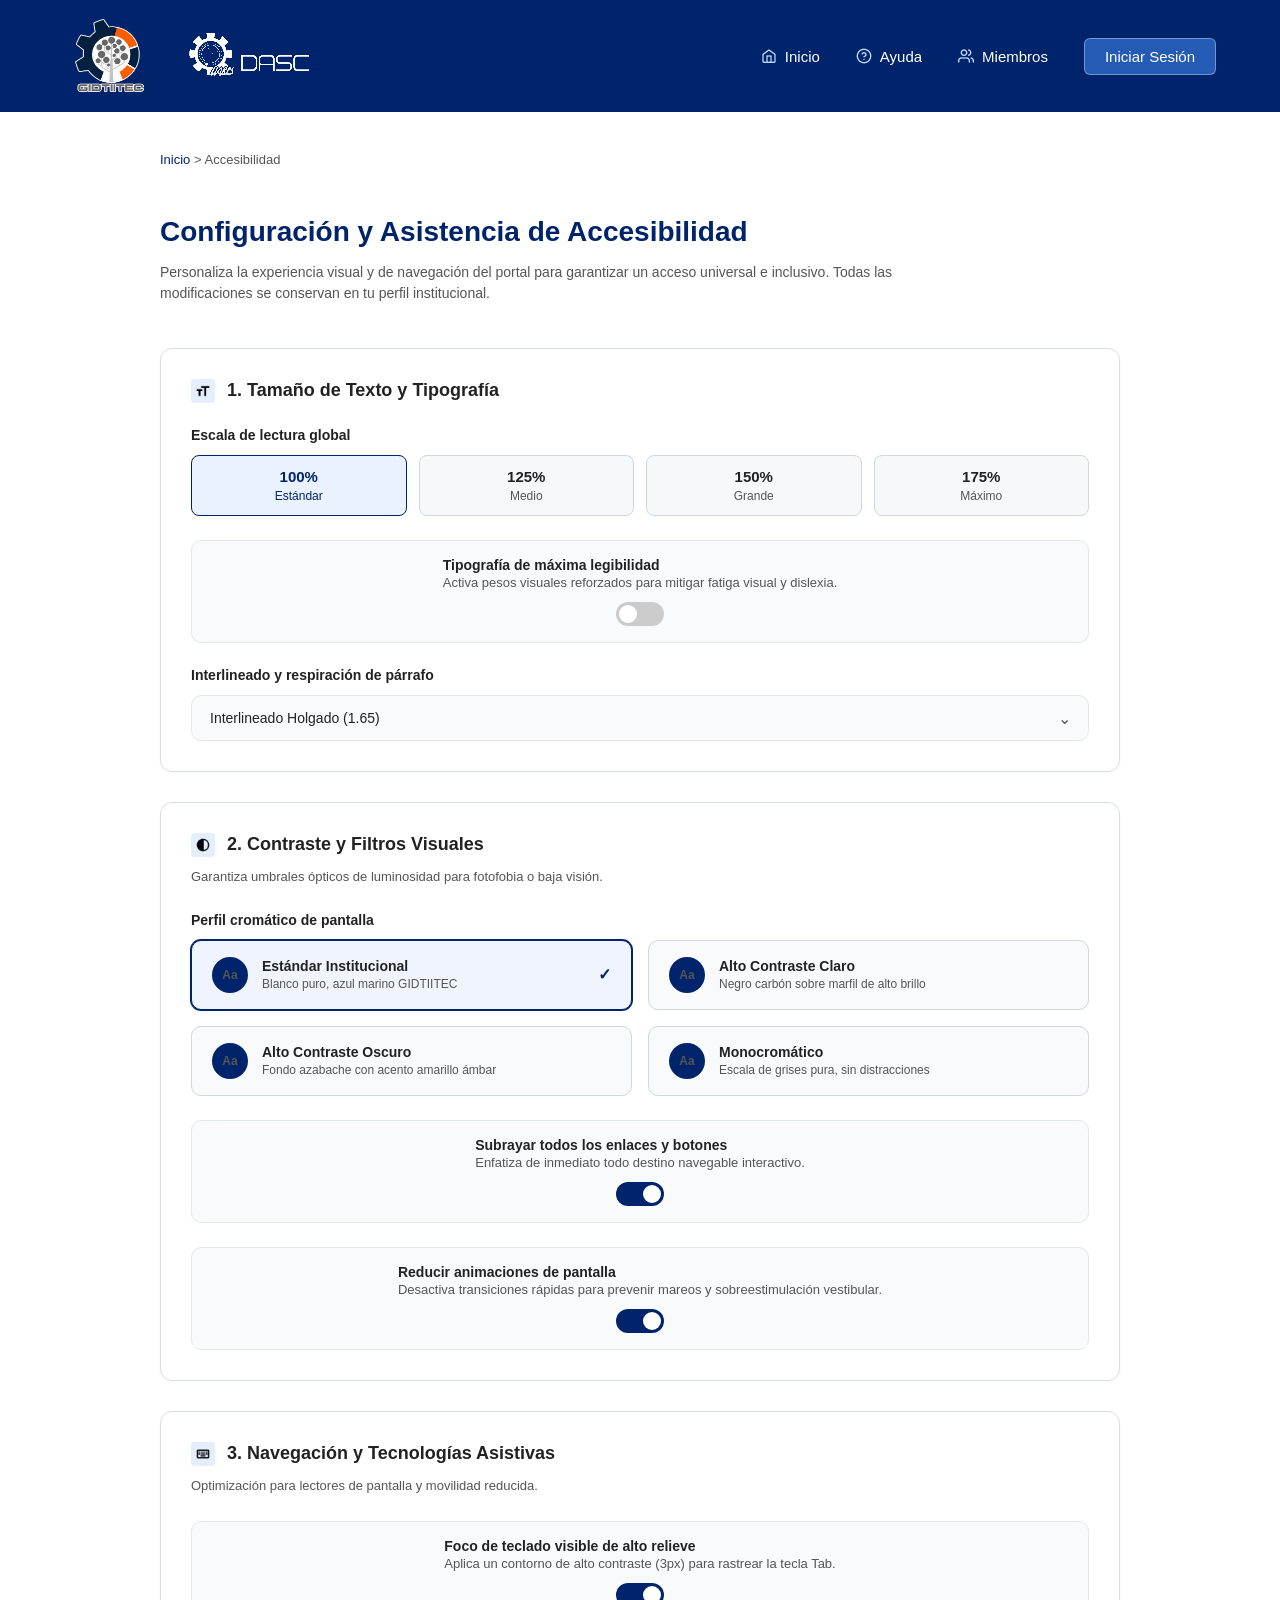
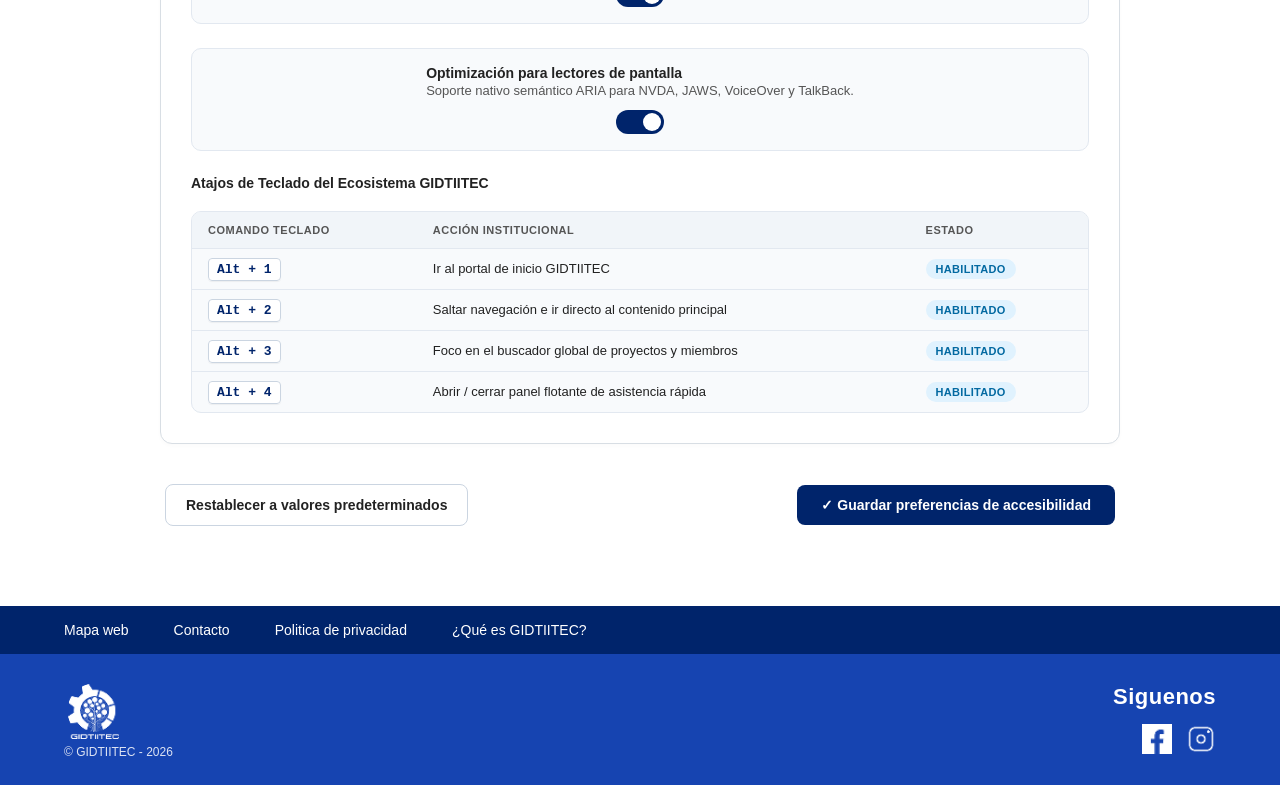
==== pages/accessibility/accesibilidad.html @ 61c17d03 "feat: maquetación completa de la pantalla de configuración de accesibilidad según Figma" ====
<!DOCTYPE html>
<html lang="es">
<head>
    <meta charset="UTF-8">
    <meta name="viewport" content="width=device-width, initial-scale=1.0">
    <title>Configuración y Asistencia de Accesibilidad - GIDTIITEC</title>
    <link rel="stylesheet" href="../../css/global.css">
    <link rel="stylesheet" href="../../css/components.css">
    <link rel="stylesheet" href="../../css/accessibility.css">
    <link rel="stylesheet" href="../../css/pages/accesibilidad.css">
    
</head>
<body>

    <header class="encabezado">
        <div id="logos-header">
            <img src="../../assets/images/logos/GIDTIITEC-logo.webp" alt="Logo de grupo de investigacion en desarrollo de tecnologias inclusivas ">
            <img src="../../assets/images/logos/dasc-logo.png" alt="Logo del departamento académico de sistemas computacionales">
        </div>
        <nav class="navegacion-principal" aria-label="Navegación principal">
            <a href="../../index.html">
                <img src="../../assets/images/iconos/inicio-icono.png" alt="" class="icono-nav"> Inicio
            </a>
            <a href="#">
                <img src="../../assets/images/iconos/ayuda-icono.png" alt="" class="icono-nav"> Ayuda
            </a>
            <a href="#">
                <img src="../../assets/images/iconos/miembros-icono.png" alt="" class="icono-nav"> Miembros
            </a>
            <a href="../../pages/auth/login.html" class="btn-login">Iniciar Sesión</a>
        </nav>
    </header>
   

<main class="pagina-accesibilidad">
        
    <!-- Migas de pan (Breadcrumbs) -->
   <nav class="migas-pan" aria-label="Ruta de navegación">
        <a href="../../index.html">Inicio</a>
        <span aria-hidden="true">&gt;</span>
        <span aria-current="page">Accesibilidad</span>
    </nav>

    <!-- Cabecera de la sección -->
    <header class="encabezado-config">
        <h1>Configuración y Asistencia de Accesibilidad</h1>
        <p>Personaliza la experiencia visual y de navegación del portal para garantizar un acceso universal e inclusivo. Todas las modificaciones se conservan en tu perfil institucional.</p>
    </header>

    <!-- Tarjeta de Configuración 1: Tamaño de Texto y Tipografía -->
    <section class="tarjeta-configuracion">
        <div class="tarjeta-config-header">
            <img src="../../assets/images/iconos/texto-icono.png" alt="" class="icono-seccion">
            <h2>1. Tamaño de Texto y Tipografía</h2>
        </div>

        <div class="config-grupo">
            <span class="config-subtitulo">Escala de lectura global</span>
            <div class="grupo-escalas" role="group" aria-label="Escala de lectura global">
                <button type="button" class="btn-escala activo" aria-pressed="true">
                    <span class="porcentaje">100%</span>
                    <span class="etiqueta-escala">Estándar</span>
                </button>
                <button type="button" class="btn-escala" aria-pressed="false">
                    <span class="porcentaje">125%</span>
                    <span class="etiqueta-escala">Medio</span>
                </button>
                <button type="button" class="btn-escala" aria-pressed="false">
                    <span class="porcentaje">150%</span>
                    <span class="etiqueta-escala">Grande</span>
                </button>
                <button type="button" class="btn-escala" aria-pressed="false">
                    <span class="porcentaje">175%</span>
                    <span class="etiqueta-escala">Máximo</span>
                </button>
            </div>
        </div>

        <div class="config-grupo switch-grupo">
            <div class="switch-info">
                <span class="config-subtitulo">Tipografía de máxima legibilidad</span>
                <p>Activa pesos visuales reforzados para mitigar fatiga visual y dislexia.</p>
            </div>
            <label class="switch" aria-label="Activar tipografía de máxima legibilidad">
                <input type="checkbox">
                <span class="slider round"></span>
            </label>
        </div>

        <div class="config-grupo">
            <label for="select-interlineado" class="config-subtitulo">Interlineado y respiración de párrafo</label>
            <div class="select-personalizado-contenedor">
                <select id="select-interlineado" class="select-interlineado">
                    <option value="1.65" selected>Interlineado Holgado (1.65)</option>
                    <option value="1.2">Interlineado Estándar (1.2)</option>
                    <option value="2.0">Interlineado Amplio (2.0)</option>
                </select>
                <span class="icono-flecha-select">⌄</span>
            </div>
        </div>
    </section>

    <!-- Tarjeta de Configuración 2: Contraste y Filtros Visuales -->
        <section class="tarjeta-configuracion">
            <div class="tarjeta-config-header">
                <img src="../../assets/images/iconos/visualizacion-icono.png" alt="" class="icono-seccion">
                <h2>2. Contraste y Filtros Visuales</h2>
            </div>
            <p class="tarjeta-descripcion">Garantiza umbrales ópticos de luminosidad para fotofobia o baja visión.</p>

            <div class="config-grupo">
                <span class="config-subtitulo">Perfil cromático de pantalla</span>
                <div class="grid-perfiles-cromaticos" role="radiogroup" aria-label="Perfil cromático de pantalla">
                    <button type="button" role="radio" aria-checked="true" class="card-perfil activo">
                        <div class="perfil-info">
                            <span class="badge-letra">Aa</span>
                            <div>
                                <strong>Estándar Institucional</strong>
                                <span>Blanco puro, azul marino GIDTIITEC</span>
                            </div>
                        </div>
                        <span class="icono-check">✓</span>
                    </button>
                    
                    <button type="button" role="radio" aria-checked="false" class="card-perfil">
                        <div class="perfil-info">
                            <span class="badge-letra">Aa</span>
                            <div>
                                <strong>Alto Contraste Claro</strong>
                                <span>Negro carbón sobre marfil de alto brillo</span>
                            </div>
                        </div>
                    </button>

                    <button type="button" role="radio" aria-checked="false" class="card-perfil">
                        <div class="perfil-info">
                            <span class="badge-letra">Aa</span>
                            <div>
                                <strong>Alto Contraste Oscuro</strong>
                                <span>Fondo azabache con acento amarillo ámbar</span>
                            </div>
                        </div>
                    </button>

                    <button type="button" role="radio" aria-checked="false" class="card-perfil">
                        <div class="perfil-info">
                            <span class="badge-letra">Aa</span>
                            <div>
                                <strong>Monocromático</strong>
                                <span>Escala de grises pura, sin distracciones</span>
                            </div>
                        </div>
                    </button>
                </div>
            </div>

            <!-- Toggles de la sección 2 -->
            <div class="config-grupo switch-grupo">
                <div class="switch-info">
                    <span class="config-subtitulo">Subrayar todos los enlaces y botones</span>
                    <p>Enfatiza de inmediato todo destino navegable interactivo.</p>
                </div>
                <label class="switch" aria-label="Subrayar todos los enlaces y botones">
                    <input type="checkbox" checked>
                    <span class="slider round"></span>
                </label>
            </div>

            <div class="config-grupo switch-grupo">
                <div class="switch-info">
                    <span class="config-subtitulo">Reducir animaciones de pantalla</span>
                    <p>Desactiva transiciones rápidas para prevenir mareos y sobreestimulación vestibular.</p>
                </div>
                <label class="switch" aria-label="Reducir animaciones de pantalla">
                    <input type="checkbox" checked>
                    <span class="slider round"></span>
                </label>
            </div>
        </section>

        <!-- Tarjeta de Configuración 3: Navegación y Tecnologías Asistivas -->
        <section class="tarjeta-configuracion">
            <div class="tarjeta-config-header">
                <img src="../../assets/images/iconos/teclado-icono.png" alt="" class="icono-seccion">
                <h2>3. Navegación y Tecnologías Asistivas</h2>
            </div>
            <p class="tarjeta-descripcion">Optimización para lectores de pantalla y movilidad reducida.</p>

            <div class="config-grupo switch-grupo">
                <div class="switch-info">
                    <span class="config-subtitulo">Foco de teclado visible de alto relieve</span>
                    <p>Aplica un contorno de alto contraste (3px) para rastrear la tecla Tab.</p>
                </div>
                <label class="switch" aria-label="Foco de teclado visible de alto relieve">
                    <input type="checkbox" checked>
                    <span class="slider round"></span>
                </label>
            </div>

            <div class="config-grupo switch-grupo">
                <div class="switch-info">
                    <span class="config-subtitulo">Optimización para lectores de pantalla</span>
                    <p>Soporte nativo semántico ARIA para NVDA, JAWS, VoiceOver y TalkBack.</p>
                </div>
                <label class="switch" aria-label="Optimización para lectores de pantalla">
                    <input type="checkbox" checked>
                    <span class="slider round"></span>
                </label>
            </div>

            <!-- Tabla de Atajos de Teclado -->
            <div class="config-grupo">
                <span class="config-subtitulo">Atajos de Teclado del Ecosistema GIDTIITEC</span>
                <div class="tabla-atajos-contenedor">
                    <table class="tabla-atajos">
                        <thead>
                            <tr>
                                <th>Comando Teclado</th>
                                <th>Acción Institucional</th>
                                <th>Estado</th>
                            </tr>
                        </thead>
                        <tbody>
                            <tr>
                                <td><kbd>Alt + 1</kbd></td>
                                <td>Ir al portal de inicio GIDTIITEC</td>
                                <td><span class="badge-estado">Habilitado</span></td>
                            </tr>
                            <tr>
                                <td><kbd>Alt + 2</kbd></td>
                                <td>Saltar navegación e ir directo al contenido principal</td>
                                <td><span class="badge-estado">Habilitado</span></td>
                            </tr>
                            <tr>
                                <td><kbd>Alt + 3</kbd></td>
                                <td>Foco en el buscador global de proyectos y miembros</td>
                                <td><span class="badge-estado">Habilitado</span></td>
                            </tr>
                            <tr>
                                <td><kbd>Alt + 4</kbd></td>
                                <td>Abrir / cerrar panel flotante de asistencia rápida</td>
                                <td><span class="badge-estado">Habilitado</span></td>
                            </tr>
                        </tbody>
                    </table>
                </div>
            </div>
        </section>

        <!-- Botones de Acción Finales -->
        <div class="acciones-formulario">
            <button type="button" class="btn-secundario" id="restablecer-preferencias">
                Restablecer a valores predeterminados
            </button>
            <button type="button" class="btn-primario" id="guardar-preferencias">
                ✓ Guardar preferencias de accesibilidad
            </button>
        </div>

    

    </main>
    <footer class="pie-pagina">
        <div class="footer-barra-superior">

            <nav  class="navegacion-footer" aria-label="Navegación del pie de página">
                <a href="">Mapa web</a>
                <a href="">Contacto</a>
                <a href="">Politica de privacidad</a>
                <a href="">¿Qué es GIDTIITEC?</a>
            </nav>
        </div>
        <div class="footer-contenido-principal">

            <div class="footer-identidad">
                <img src="../../assets/images/logos/gidtiitec-logo2.png" alt="Logo de GIDTIITEC">
                <p>
                    © GIDTIITEC - 2026
                </p>
            </div>
            <div class="footer-redes">
                <p>
                    Siguenos
                </p>
                <div id="redes">
                    <a href="https://www.facebook.com/gidtiitec" aria-label="Visitar facebook de GIDTIITEC" target="_blank" rel="noopener noreferrer">
                        <img src="../../assets/images/logos/facebook-logo.png" alt="Logo de facebook">
                    </a>
                    
                    <a href="" aria-label="Visitar instagram de GIDTIITEC" target="_blank" rel="noopener noreferrer">
                        <img src="../../assets/images/logos/instagram-logo.png" alt="Logo de instagram">
                    </a>
                    
                </div>
            </div>
        </div>
    </footer>

</body>
</html>
---- css/global.css ----
/* =================================
   VARIABLES GLOBALES
================================= */

:root {
    /* Colores institucionales */
   --color-primary: #00246B; 
    --color-secondary: #1644B1;
    --color-accent: #F0B429;
    
    /*colores para los filtros */
    --color-filtro-bg: #EAF2FF;    
    --color-filtro-text: #00246B;

    /* Colores generales */
    --color-background: #FFFFFF;
    --color-surface: #F4F6F8;
    --color-text: #222222;
    --color-text-secondary: #555555;

    /* Tipografía */
    --font-main: Arial, sans-serif;

    /* Espaciado */
    --spacing-small: 8px;
    --spacing-medium: 16px;
    --spacing-large: 32px;
}

/* =================================
   CONFIGURACIÓN GENERAL
================================= */

* {
    box-sizing: border-box;
}

html {
    scroll-behavior: smooth;
}

body {
    margin: 0;
    font-family: var(--font-main);
    background-color: var(--color-background);
    color: var(--color-text);
}

/* Imágenes adaptables */

img {
    max-width: 100%;
    height: auto;
}

/* Enlaces */

a {
    color: inherit;
    text-decoration: none;
}

/* Botones */

button {
    font-family: inherit;
    cursor: pointer;
}

.sr-only {
    position: absolute;
    width: 1px;
    height: 1px;
    padding: 0;
    margin: -1px;
    overflow: hidden;
    clip: rect(0, 0, 0, 0);
    border: 0;
}
---- css/components.css ----
/* =====================================
   HEADER - TAMAÑOS Y ESPACIADOS EXACTOS
===================================== */

.encabezado {
    width: 100%;
    min-height: 90px;
    display: flex;
    justify-content: space-between;
    align-items: center;
    padding: 12px 5%;
    background-color: var(--color-primary);
    color: white;
}

/* Contenedor de los logos */
#logos-header {
    display: flex;
    align-items: center;
    gap: 24px;
}

/* Medida exacta para el logo de GIDTIITEC */
#logos-header img:nth-child(1) {
    height: 75px;
    width: 89px;
    object-fit: contain;
}

/* Medida exacta para el logo del DASC */
#logos-header img:nth-child(2) {
    height: 88px;
    width: 144px;
    object-fit: contain;
}

/* Navegación principal con mayor espaciado a la derecha */
.navegacion-principal {
    display: flex;
    align-items: center;
    gap: 36px; /* Aumentado para dar la separación de Figma */
}

.navegacion-principal a {
    display: inline-flex;
    align-items: center;
    gap: 8px;
    color: white;
    font-size: 15px;
    font-weight: 500;
    text-decoration: none;
    transition: opacity 0.2s ease;
}

.navegacion-principal a:hover {
    opacity: 0.8;
}

/* Botón de Iniciar Sesión */
.navegacion-principal .btn-login {
    background-color: #245CB5;
    color: #ffffff;
    border: 1px solid rgba(255, 255, 255, 0.35);
    padding: 9px 20px;
    border-radius: 6px;
    font-weight: 500;
    transition: background-color 0.2s ease;
}

.navegacion-principal .btn-login:hover {
    background-color: #2f6ed1;
    opacity: 1;
}

/* Foco accesible */
.navegacion-principal a:focus-visible {
    outline: 2px solid white;
    outline-offset: 3px;
    border-radius: 2px;
}

/* =====================================
   FOOTER - PIE DE PÁGINA 
===================================== */

.pie-pagina {
    width: 100%;
    background-color: var(--color-secondary); /* Color base general */
    color: white;
}

/* Franja superior con un azul más oscuro y los enlaces a la izquierda */
.footer-barra-superior {
    width: 100%;
    background-color:#00246B; /* Un tono de azul más oscuro para esa barra exacta */
    padding: 16px 5%;
}

.navegacion-footer {
    display: flex;
    justify-content: flex-start; /* Alineados a la izquierda como en Figma */
    flex-wrap: wrap;
    gap: 45px;
}

.navegacion-footer a {
    color: white;
    text-decoration: none;
    font-size: 14px;
    font-weight: 500;
    transition: color 0.2s ease;
}

.navegacion-footer a:hover {
    color: var(--color-accent);
}

/* Contenido principal inferior (Logo izq, Redes der) */
.footer-contenido-principal {
    display: flex;
    justify-content: space-between;
    align-items: center;
    padding: 30px 5%;
}

/* Identidad institucional (Izquierda) */
.footer-identidad {
    display: flex;
    flex-direction: column;
    align-items: flex-start;
    gap: 6px;
}

.footer-identidad img {
    width: 59px;
    height: 55px;
    object-fit: contain;
}

.footer-identidad p {
    margin: 0;
    font-size: 12px;
    opacity: 0.85;
}

/* Redes sociales (Derecha) */
.footer-redes {
    display: flex;
    flex-direction: column;
    align-items: flex-end;
    gap: 6px;
}

.footer-redes p {
    margin: 0 0 4px 0;
    font-size: 22px; /* Aumentado notablemente para que coincida con Figma */
    font-weight: 700;
    letter-spacing: 0.5px;
}

#redes {
    display: flex;
    align-items: center;
    gap: 14px;
    margin-top: 4px;
}
#redes img {
    width: 30px;
    height: 30px;
    object-fit: contain;
    transition: transform 0.2s ease;
}

#redes a:hover img {
    transform: scale(1.15);
}

/* Accesibilidad de foco */
.pie-pagina a:focus-visible {
    outline: 2px solid white;
    outline-offset: 4px;
}



/* =====================================
   RESPONSIVE - HEADER Y FOOTER
===================================== */

@media (max-width: 768px) {

    /* Header */

    .encabezado {
        flex-direction: column;
        gap: 20px;
        padding: 20px;
    }

    #logos-header img {
        height: 55px;
    }

    .navegacion-principal {
        flex-wrap: wrap;
        justify-content: center;
        gap: 15px;
    }

    /* Footer */

   .navegacion-footer {
        justify-content: center;
        gap: 20px;
        text-align: center;
    }

    .footer-contenido-principal {
        flex-direction: column;
        gap: 25px;
        text-align: center;
    }

    .footer-identidad,
    .footer-redes {
        align-items: center;
        text-align: center;
        width: 100%;
    }
}
---- css/accessibility.css ----
/* =====================================
   MODAL DE ACCESIBILIDAD
===================================== */

.modal-accesibilidad-overlay {
    position: fixed;
    inset: 0;
    background-color: rgba(0, 0, 0, 0.45);
    display: flex;
    align-items: center;
    justify-content: center;
    z-index: 1000;
    backdrop-filter: blur(2px);
}

.modal-accesibilidad-overlay[hidden] {
    display: none;
}

.modal-accesibilidad-overlay[hidden] {
    display: none !important;
}

.modal-accesibilidad {
    background-color: #ffffff;
    width: 100%;
    max-width: 520px;
    border-radius: 12px;
    box-shadow: 0 10px 25px rgba(0, 0, 0, 0.2);
    overflow: hidden;
    animation: fadeInModal 0.2s ease;
}

@keyframes fadeInModal {
    from { opacity: 0; transform: translateY(10px); }
    to { opacity: 1; transform: translateY(0); }
}

/* Cabecera Azul */
.modal-header {
    background-color: var(--color-primary);
    color: white;
    padding: 22px 24px;
    display: flex;
    justify-content: space-between;
    align-items: flex-start;
}

.modal-header-info {
    display: flex;
    align-items: center;
    gap: 14px;
}

.modal-icono {
    width: 32px;
    height: 32px;
    object-fit: contain;
    filter: brightness(0) invert(1);
}

.modal-header h2 {
    margin: 0;
    font-size: 18px;
    font-weight: 700;
}

.modal-header p {
    margin: 3px 0 0 0;
    font-size: 12px;
    opacity: 0.85;
}

.btn-cerrar-modal {
    background: transparent;
    border: none;
    color: white;
    font-size: 18px;
    cursor: pointer;
    opacity: 0.8;
    transition: opacity 0.2s;
}

.btn-cerrar-modal:hover {
    opacity: 1;
}

/* Cuerpo del Modal */
.modal-body {
    padding: 24px;
    display: flex;
    flex-direction: column;
    gap: 20px;
}

.accesibilidad-grupo {
    display: flex;
    flex-direction: column;
    gap: 10px;
}

.grupo-encabezado {
    display: flex;
    justify-content: space-between;
    align-items: center;
}

.grupo-titulo {
    font-size: 13px;
    font-weight: 600;
    color: var(--color-text);
}

.badge-predeterminado {
    font-size: 11px;
    color: var(--color-text-secondary);
    background-color: #f1f3f5;
    padding: 2px 8px;
    border-radius: 4px;
}

/* Botones de tamaño de texto */
.botones-tamano {
    display: grid;
    grid-template-columns: repeat(3, 1fr);
    gap: 10px;
}

.btn-tamano {
    background-color: #ffffff;
    border: 1px solid #d0d7de;
    padding: 10px;
    border-radius: 6px;
    font-size: 14px;
    font-weight: 600;
    color: var(--color-text);
    cursor: pointer;
    transition: all 0.2s;
}

.btn-tamano.activo, .btn-tamano:hover {
    border-color: var(--color-primary);
    background-color: var(--color-surface, #f8f9fa);
    color: var(--color-primary);
}

/* Modos de visualización (Grid 2x2) */
.grid-modos {
    display: grid;
    grid-template-columns: repeat(2, 1fr);
    gap: 10px;
}

.modo-card {
    display: flex;
    align-items: center;
    gap: 10px;
    background-color: #ffffff;
    border: 1px solid #d0d7de;
    padding: 12px 14px;
    border-radius: 6px;
    cursor: pointer;
    text-align: left;
    transition: all 0.2s;
}

.modo-card.activo {
    border-color: var(--color-primary);
    background-color: #f0f4f8;
}

.radio-circulo {
    width: 14px;
    height: 14px;
    border: 2px solid #8c959f;
    border-radius: 50%;
    display: inline-block;
}

.modo-card.activo .radio-circulo {
    border-color: var(--color-primary);
    background-color: var(--color-primary);
    box-shadow: inset 0 0 0 2px white;
}

.modo-texto {
    font-size: 13px;
    font-weight: 500;
    color: var(--color-text);
}

/* Checkboxes de opciones */
.accesibilidad-opciones {
    display: flex;
    flex-direction: column;
    gap: 10px;
    border-top: 1px solid #eee;
    border-bottom: 1px solid #eee;
    padding: 16px 0;
}

.opcion-checkbox {
    display: flex;
    justify-content: space-between;
    align-items: center;
    font-size: 13px;
    font-weight: 500;
    color: var(--color-text);
    cursor: pointer;
}

.opcion-checkbox input {
    accent-color: var(--color-primary);
    width: 18px;
    height: 18px;
    cursor: pointer;
}

/* Enlace a más opciones */
.enlace-mas-opciones {
    display: flex;
    justify-content: space-between;
    align-items: center;
    background-color: #f8f9fa;
    border: 1px solid #e1e4e8;
    padding: 12px 16px;
    border-radius: 8px;
    text-decoration: none;
    color: inherit;
    transition: background-color 0.2s;
}

.enlace-mas-opciones:hover {
    background-color: #f1f3f5;
}

.mas-opciones-texto {
    display: flex;
    flex-direction: column;
    gap: 2px;
}

.mas-opciones-texto strong {
    font-size: 13px;
    color: var(--color-text);
}

.mas-opciones-texto span {
    font-size: 11px;
    color: var(--color-text-secondary);
}

.flecha {
    font-size: 18px;
    color: var(--color-text-secondary);
}

/* Pie del Modal */
.modal-footer {
    padding: 16px 24px;
    background-color: #fcfcfc;
    border-top: 1px solid #eee;
    text-align: right;
}

.btn-restablecer {
    background: transparent;
    border: none;
    color: var(--color-text-secondary);
    font-size: 12px;
    font-weight: 500;
    cursor: pointer;
    text-decoration: underline;
}

.btn-restablecer:hover {
    color: var(--color-primary);
}

@media (max-width: 600px) {
    .modal-accesibilidad-overlay {
        padding: 12px;
    }

    .modal-accesibilidad {
        max-height: 95vh;
    }
}
---- css/pages/accesibilidad.css ----
/* =====================================
   PÁGINA DE CONFIGURACIÓN DE ACCESIBILIDAD
===================================== */

.pagina-accesibilidad {
    max-width: 1000px;
    margin: 40px auto;
    padding: 0 20px;
    display: flex;
    flex-direction: column;
    gap: 30px;
}

/* Migas de pan */
.migas-pan {
    font-size: 13px;
    color: var(--color-text-secondary);
}

.migas-pan a {
    color: var(--color-primary);
    text-decoration: none;
}

.migas-pan .actual {
    font-weight: 600;
    color: var(--color-text);
}

/* Cabecera de la sección */
.encabezado-config h1 {
    font-size: 28px;
    color: var(--color-primary);
    margin-bottom: 8px;
    font-weight: 700;
}

.encabezado-config p {
    font-size: 14px;
    color: var(--color-text-secondary);
    line-height: 1.5;
    max-width: 800px;
}

/* Tarjetas contenedor de configuración */
.tarjeta-configuracion {
    background-color: #ffffff;
    border: 1px solid #d8dee4;
    border-radius: 12px;
    padding: 30px;
    box-shadow: 0 2px 4px rgba(0, 0, 0, 0.02);
    display: flex;
    flex-direction: column;
    gap: 24px;
}

.tarjeta-config-header {
    display: flex;
    align-items: center;
    gap: 12px;
}

.tarjeta-config-header h2 {
    font-size: 18px;
    color: var(--color-text);
    margin: 0;
}

.icono-seccion {
    width: 24px;
    height: 24px;
    object-fit: contain;
}

.tarjeta-descripcion {
    font-size: 13px;
    color: var(--color-text-secondary);
    margin-top: -12px;
    margin-bottom: 4px;
}

/* Grupos internos */
.config-grupo {
    display: flex;
    flex-direction: column;
    gap: 12px;
}

.config-subtitulo {
    font-size: 14px;
    font-weight: 600;
    color: var(--color-text);
}

/* Botones de Escala de Lectura (100%, 125%, etc.) */
.grupo-escalas {
    display: grid;
    grid-template-columns: repeat(4, 1fr);
    gap: 12px;
}

.btn-escala {
    background-color: #f6f8fa;
    border: 1px solid #d0d7de;
    border-radius: 8px;
    padding: 12px;
    display: flex;
    flex-direction: column;
    align-items: center;
    gap: 4px;
    cursor: pointer;
    transition: all 0.2s ease;
}

.btn-escala .porcentaje {
    font-size: 15px;
    font-weight: 700;
    color: var(--color-text);
}

.btn-escala .etiqueta-escala {
    font-size: 12px;
    color: var(--color-text-secondary);
}

.btn-escala.activo, .btn-escala:hover {
    background-color: #EAF2FF;
    border-color: var(--color-primary);
}

.btn-escala.activo .porcentaje,
.btn-escala.activo .etiqueta-escala {
    color: var(--color-primary);
}

/* =====================================
   SECCIÓN 2: PERFILES CROMÁTICOS (2x2)
===================================== */
.grid-perfiles-cromaticos {
    display: grid;
    grid-template-columns: repeat(2, 1fr);
    gap: 16px;
}

.card-perfil {
    background-color: #f8fafc;
    border: 1.5px solid #d0d7de;
    border-radius: 10px;
    padding: 16px 20px;
    display: flex;
    justify-content: space-between;
    align-items: center;
    cursor: pointer;
    text-align: left;
    transition: all 0.2s ease;
    width: 100%;
}

.card-perfil:hover {
    border-color: var(--color-primary);
    background-color: #f1f5f9;
}

.card-perfil.activo {
    background-color: #f0f4ff;
    border-color: var(--color-primary);
    box-shadow: 0 0 0 1px var(--color-primary);
}

.perfil-info {
    display: flex;
    align-items: center;
    gap: 14px;
}

.badge-letra {
    background-color: var(--color-primary);
    color: white;
    width: 36px;
    height: 36px;
    border-radius: 50%;
    display: flex;
    align-items: center;
    justify-content: center;
    font-size: 13px;
    font-weight: 700;
    flex-shrink: 0;
}

.card-perfil div strong {
    display: block;
    font-size: 14px;
    color: var(--color-text);
    margin-bottom: 2px;
}

.card-perfil div span {
    font-size: 12px;
    color: var(--color-text-secondary);
}

.icono-check {
    color: var(--color-primary);
    font-size: 16px;
    font-weight: bold;
    display: none;
}

.card-perfil.activo .icono-check {
    display: inline-block;
}

/* =====================================
   SWITCHES / TOGGLES Y CONFIGURACIÓN
===================================== */
.switch-grupo {
    display: flex;
    justify-content: space-between;
    align-items: center;
    background-color: #f8fafc;
    border: 1px solid #e2e8f0;
    border-radius: 10px;
    padding: 16px 20px;
}

.switch-info {
    display: flex;
    flex-direction: column;
    gap: 2px;
}

.switch-info p {
    margin: 0;
    font-size: 13px;
    color: var(--color-text-secondary);
}

.switch {
    position: relative;
    display: inline-block;
    width: 48px;
    height: 24px;
    flex-shrink: 0;
}

.switch input {
    opacity: 0;
    width: 0;
    height: 0;
}

.slider {
    position: absolute;
    cursor: pointer;
    inset: 0;
    background-color: #ccc;
    transition: 0.3s;
    border-radius: 24px;
}

.slider:before {
    position: absolute;
    content: "";
    height: 18px;
    width: 18px;
    left: 3px;
    bottom: 3px;
    background-color: white;
    transition: 0.3s;
    border-radius: 50%;
}

input:checked + .slider {
    background-color: var(--color-primary);
}

input:checked + .slider:before {
    transform: translateX(24px);
}

/* =====================================
   SECCIÓN 3: TABLA DE ATAJOS DE TECLADO
===================================== */
.tabla-atajos-contenedor {
    background-color: #f8fafc;
    border: 1px solid #e2e8f0;
    border-radius: 10px;
    overflow: hidden;
    margin-top: 8px;
}

.tabla-atajos {
    width: 100%;
    border-collapse: collapse;
    text-align: left;
    font-size: 13px;
}

.tabla-atajos th {
    background-color: #f1f5f9;
    color: var(--color-text-secondary);
    font-weight: 600;
    text-transform: uppercase;
    font-size: 11px;
    letter-spacing: 0.5px;
    padding: 12px 16px;
    border-bottom: 1px solid #e2e8f0;
}

.tabla-atajos td {
    padding: 12px 16px;
    border-bottom: 1px solid #e2e8f0;
    color: var(--color-text);
}

.tabla-atajos tbody tr:last-child td {
    border-bottom: none;
}

.tabla-atajos kbd {
    background-color: #ffffff;
    border: 1px solid #cbd5e1;
    border-radius: 4px;
    padding: 3px 8px;
    font-family: monospace;
    font-weight: 600;
    color: var(--color-primary);
    box-shadow: 0 1px 1px rgba(0, 0, 0, 0.05);
}

.badge-estado {
    background-color: #e0f2fe;
    color: #0369a1;
    font-size: 11px;
    font-weight: 600;
    padding: 4px 10px;
    border-radius: 20px;
    text-transform: uppercase;
    letter-spacing: 0.3px;
}

/* =====================================
   BOTONES DE ACCIÓN FINALES
===================================== */
.acciones-formulario {
    display: flex;
    justify-content: space-between;
    align-items: center;
    margin-top: 10px;
    margin-bottom: 40px;
    padding: 0 5px;
}

.btn-secundario {
    background-color: #ffffff;
    border: 1px solid #cbd5e1;
    color: var(--color-text);
    padding: 12px 20px;
    border-radius: 8px;
    font-size: 14px;
    font-weight: 600;
    cursor: pointer;
    transition: background-color 0.2s ease;
}

.btn-secundario:hover {
    background-color: #f1f5f9;
}

.btn-primario {
    background-color: var(--color-primary);
    border: none;
    color: white;
    padding: 12px 24px;
    border-radius: 8px;
    font-size: 14px;
    font-weight: 600;
    cursor: pointer;
    transition: background-color 0.2s ease;
}

.btn-primario:hover {
    background-color: #001a4d;
}

/* =====================================
   SELECTOR DE INTERLINEADO (TARJETA 1)
===================================== */
.select-personalizado-contenedor {
    position: relative;
    width: 100%;
}

.select-interlineado {
    width: 100%;
    background-color: #f8fafc;
    border: 1px solid #e2e8f0;
    border-radius: 10px;
    padding: 14px 18px;
    font-size: 14px;
    font-weight: 500;
    color: var(--color-text);
    appearance: none; /* Oculta la flecha nativa del navegador */
    cursor: pointer;
    transition: all 0.2s ease;
}

.select-interlineado:hover {
    border-color: var(--color-primary);
    background-color: #f1f5f9;
}

.select-interlineado:focus {
    outline: none;
    border-color: var(--color-primary);
    box-shadow: 0 0 0 3px rgba(0, 36, 107, 0.1);
}

/* Flecha personalizada a la derecha del select */
.icono-flecha-select {
    position: absolute;
    right: 18px;
    top: 50%;
    transform: translateY(-50%);
    font-size: 16px;
    color: var(--color-text-secondary);
    pointer-events: none;
}

/* =====================================
   RESPONSIVE
===================================== */
@media (max-width: 768px) {
    .grupo-escalas {
        grid-template-columns: repeat(2, 1fr);
    }
    .grid-perfiles-cromaticos {
        grid-template-columns: 1fr;
    }
    .acciones-formulario {
        flex-direction: column-reverse;
        gap: 15px;
    }
    .btn-secundario, .btn-primario {
        width: 100%;
        text-align: center;
    }
}
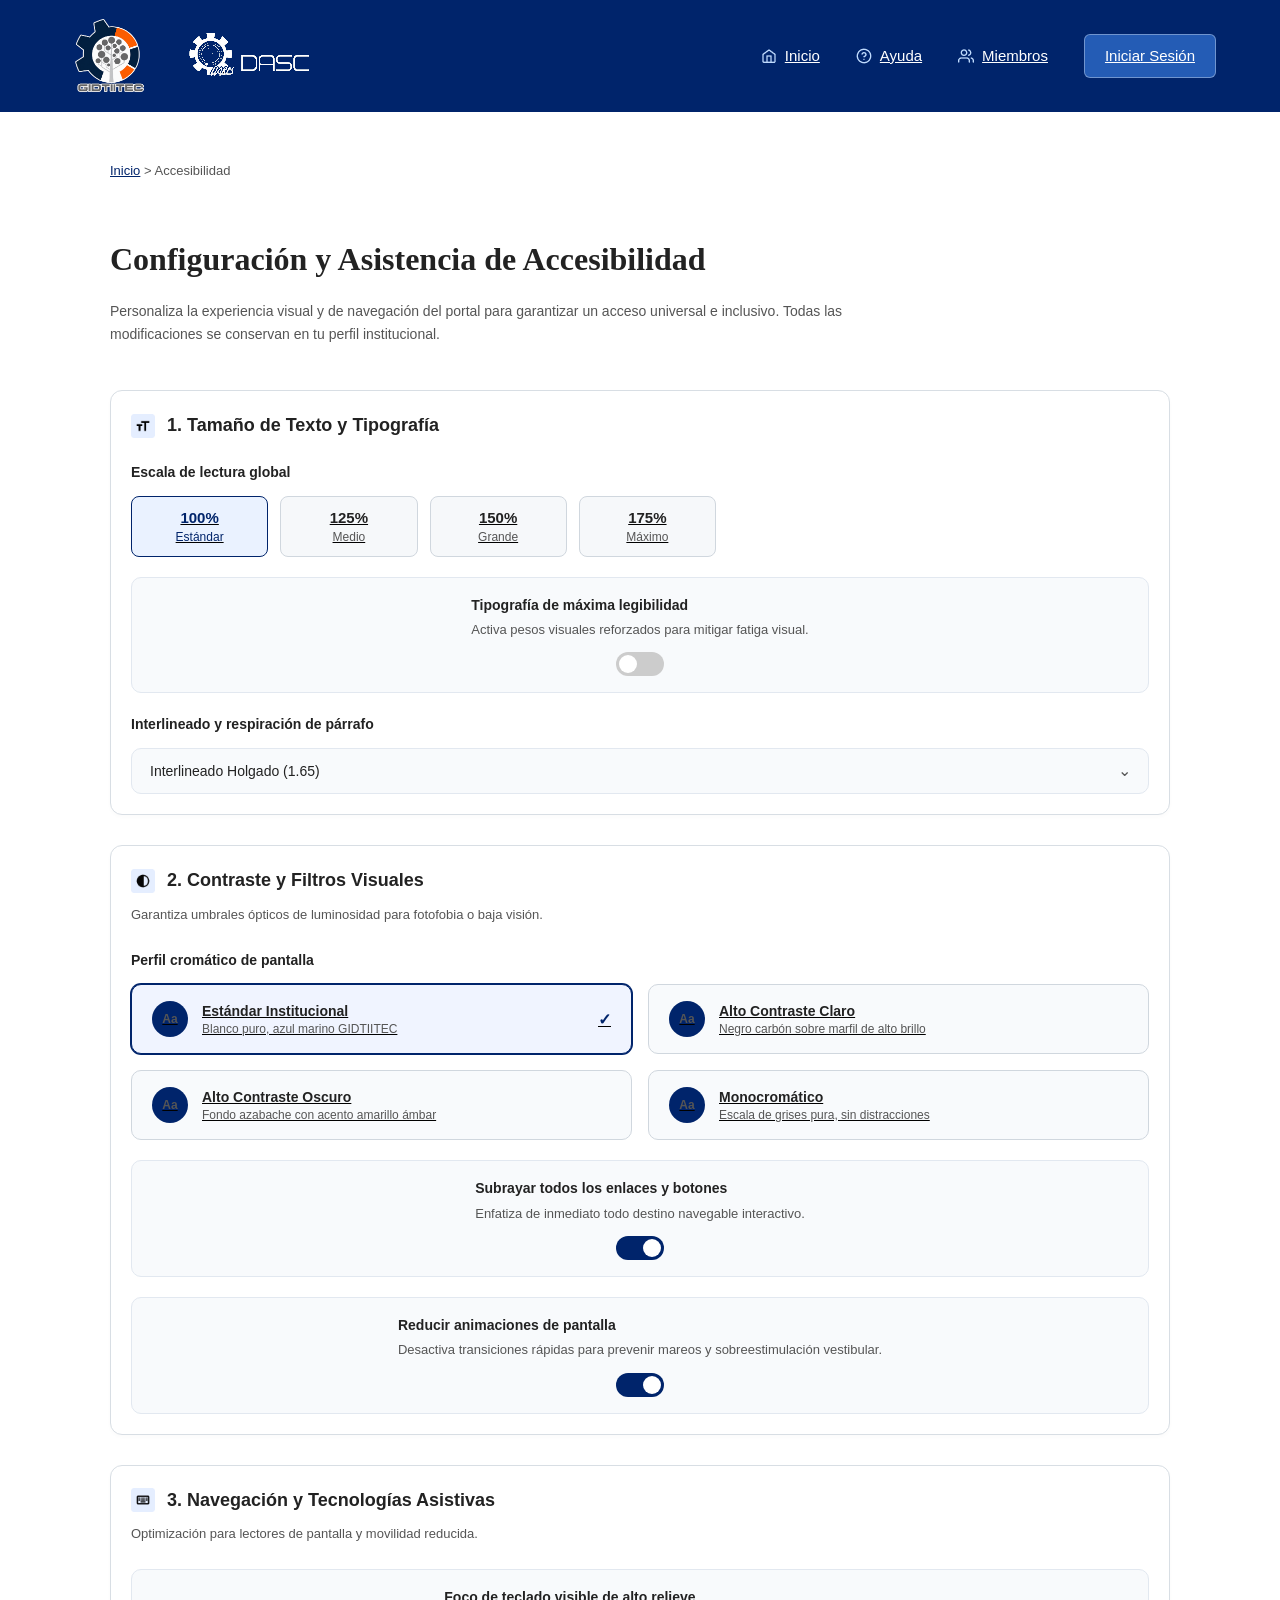
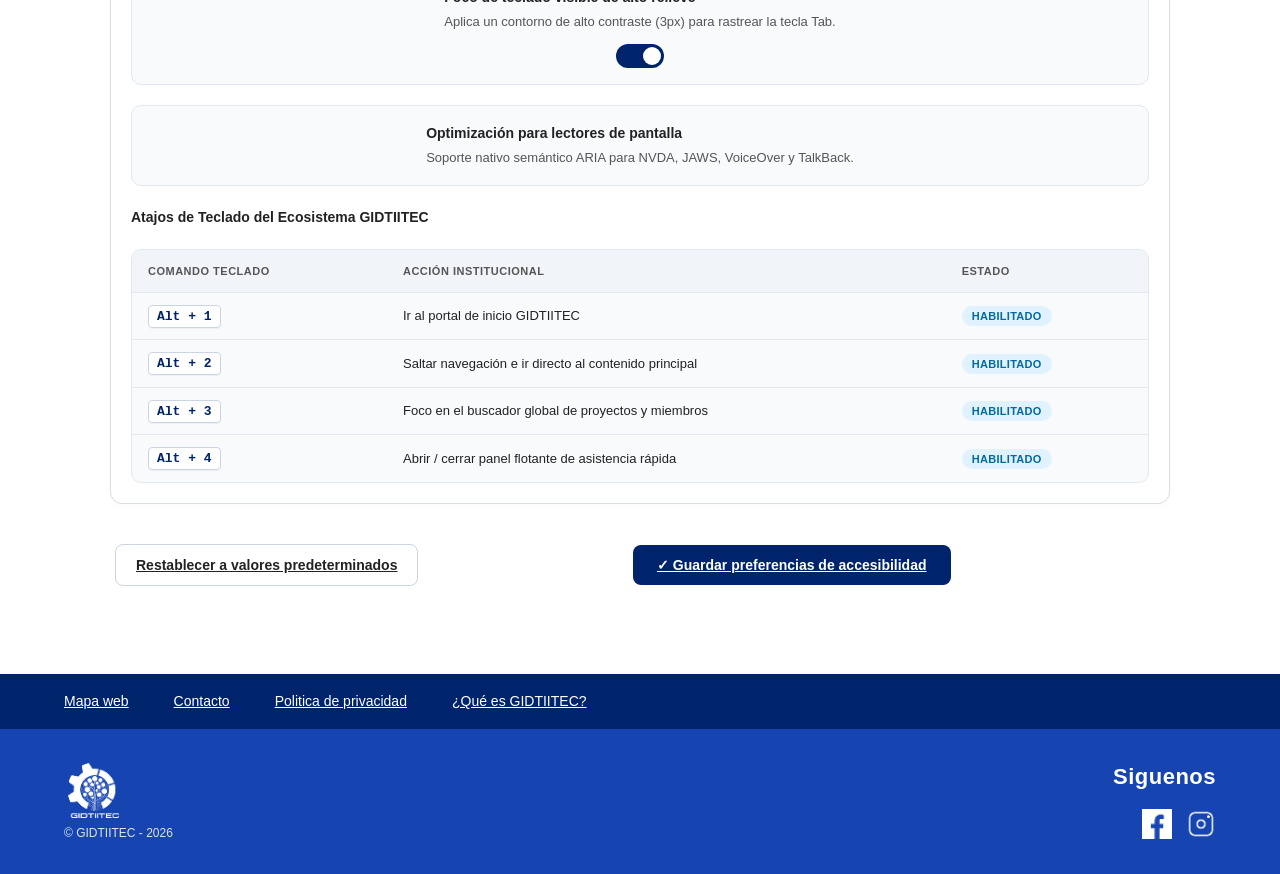
==== commit e783212a: "feat: completar funcionalidad y maquetación de la pantalla de configuración de accesibilidad" ====
--- a/pages/accessibility/accesibilidad.html
+++ b/pages/accessibility/accesibilidad.html
@@ -32,7 +32,7 @@
     </header>
    
 
-<main class="pagina-accesibilidad">
+<main id="contenido-principal" class="pagina-accesibilidad" tabindex="-1">
         
     <!-- Migas de pan (Breadcrumbs) -->
    <nav class="migas-pan" aria-label="Ruta de navegación">
@@ -57,19 +57,19 @@
         <div class="config-grupo">
             <span class="config-subtitulo">Escala de lectura global</span>
             <div class="grupo-escalas" role="group" aria-label="Escala de lectura global">
-                <button type="button" class="btn-escala activo" aria-pressed="true">
+                <button type="button" class="btn-escala activo" data-escala="1" aria-pressed="true">
                     <span class="porcentaje">100%</span>
                     <span class="etiqueta-escala">Estándar</span>
                 </button>
-                <button type="button" class="btn-escala" aria-pressed="false">
+                <button type="button" class="btn-escala" data-escala="1.25" aria-pressed="false">
                     <span class="porcentaje">125%</span>
                     <span class="etiqueta-escala">Medio</span>
                 </button>
-                <button type="button" class="btn-escala" aria-pressed="false">
+                <button type="button" class="btn-escala" data-escala="1.5" aria-pressed="false">
                     <span class="porcentaje">150%</span>
                     <span class="etiqueta-escala">Grande</span>
                 </button>
-                <button type="button" class="btn-escala" aria-pressed="false">
+                <button type="button" class="btn-escala" data-escala="1.75" aria-pressed="false">
                     <span class="porcentaje">175%</span>
                     <span class="etiqueta-escala">Máximo</span>
                 </button>
@@ -79,10 +79,10 @@
         <div class="config-grupo switch-grupo">
             <div class="switch-info">
                 <span class="config-subtitulo">Tipografía de máxima legibilidad</span>
-                <p>Activa pesos visuales reforzados para mitigar fatiga visual y dislexia.</p>
+                <p>Activa pesos visuales reforzados para mitigar fatiga visual.</p>
             </div>
             <label class="switch" aria-label="Activar tipografía de máxima legibilidad">
-                <input type="checkbox">
+                <input type="checkbox" data-preferencia="tipografia-legible">
                 <span class="slider round"></span>
             </label>
         </div>
@@ -90,7 +90,7 @@
         <div class="config-grupo">
             <label for="select-interlineado" class="config-subtitulo">Interlineado y respiración de párrafo</label>
             <div class="select-personalizado-contenedor">
-                <select id="select-interlineado" class="select-interlineado">
+                <select id="select-interlineado" class="select-interlineado" data-preferencia="interlineado">
                     <option value="1.65" selected>Interlineado Holgado (1.65)</option>
                     <option value="1.2">Interlineado Estándar (1.2)</option>
                     <option value="2.0">Interlineado Amplio (2.0)</option>
@@ -111,7 +111,7 @@
             <div class="config-grupo">
                 <span class="config-subtitulo">Perfil cromático de pantalla</span>
                 <div class="grid-perfiles-cromaticos" role="radiogroup" aria-label="Perfil cromático de pantalla">
-                    <button type="button" role="radio" aria-checked="true" class="card-perfil activo">
+                    <button type="button" role="radio" aria-checked="true" class="card-perfil activo" data-tema="estandar">
                         <div class="perfil-info">
                             <span class="badge-letra">Aa</span>
                             <div>
@@ -122,7 +122,7 @@
                         <span class="icono-check">✓</span>
                     </button>
                     
-                    <button type="button" role="radio" aria-checked="false" class="card-perfil">
+                    <button type="button" role="radio" aria-checked="false" class="card-perfil" data-tema="contraste-claro">
                         <div class="perfil-info">
                             <span class="badge-letra">Aa</span>
                             <div>
@@ -132,7 +132,7 @@
                         </div>
                     </button>
 
-                    <button type="button" role="radio" aria-checked="false" class="card-perfil">
+                    <button type="button" role="radio" aria-checked="false" class="card-perfil" data-tema="contraste-oscuro">
                         <div class="perfil-info">
                             <span class="badge-letra">Aa</span>
                             <div>
@@ -142,7 +142,7 @@
                         </div>
                     </button>
 
-                    <button type="button" role="radio" aria-checked="false" class="card-perfil">
+                    <button type="button" role="radio" aria-checked="false" class="card-perfil" data-tema="monocromatico">
                         <div class="perfil-info">
                             <span class="badge-letra">Aa</span>
                             <div>
@@ -161,7 +161,7 @@
                     <p>Enfatiza de inmediato todo destino navegable interactivo.</p>
                 </div>
                 <label class="switch" aria-label="Subrayar todos los enlaces y botones">
-                    <input type="checkbox" checked>
+                    <input type="checkbox" data-preferencia="subrayar-enlaces" checked >
                     <span class="slider round"></span>
                 </label>
             </div>
@@ -172,7 +172,7 @@
                     <p>Desactiva transiciones rápidas para prevenir mareos y sobreestimulación vestibular.</p>
                 </div>
                 <label class="switch" aria-label="Reducir animaciones de pantalla">
-                    <input type="checkbox" checked>
+                    <input type="checkbox" data-preferencia="reducir-animaciones" checked>
                     <span class="slider round"></span>
                 </label>
             </div>
@@ -192,7 +192,7 @@
                     <p>Aplica un contorno de alto contraste (3px) para rastrear la tecla Tab.</p>
                 </div>
                 <label class="switch" aria-label="Foco de teclado visible de alto relieve">
-                    <input type="checkbox" checked>
+                    <input type="checkbox" data-preferencia="foco-visible" checked>
                     <span class="slider round"></span>
                 </label>
             </div>
@@ -202,10 +202,7 @@
                     <span class="config-subtitulo">Optimización para lectores de pantalla</span>
                     <p>Soporte nativo semántico ARIA para NVDA, JAWS, VoiceOver y TalkBack.</p>
                 </div>
-                <label class="switch" aria-label="Optimización para lectores de pantalla">
-                    <input type="checkbox" checked>
-                    <span class="slider round"></span>
-                </label>
+
             </div>
 
             <!-- Tabla de Atajos de Teclado -->
@@ -255,6 +252,9 @@
             <button type="button" class="btn-primario" id="guardar-preferencias">
                 ✓ Guardar preferencias de accesibilidad
             </button>
+
+
+            <p id="estado-preferencias" role="status" aria-live="polite"></p>
         </div>
 
     
@@ -295,6 +295,8 @@
             </div>
         </div>
     </footer>
-
+    <script src="../../js/accessibility.js" defer></script>
 </body>
-</html>+
+
+</html>
--- a/css/global.css
+++ b/css/global.css
@@ -45,6 +45,19 @@
     font-family: var(--font-main);
     background-color: var(--color-background);
     color: var(--color-text);
+    line-height: var(--interlineado, 1.65);
+}
+
+/* Mantiene el interlineado elegido incluso en componentes con una regla propia. */
+html[style] body :is(p, li, td, th, label, a) {
+    line-height: var(--interlineado, 1.65) !important;
+}
+
+button,
+input,
+select,
+textarea {
+    line-height: normal;
 }
 
 /* Imágenes adaptables */
--- a/css/components.css
+++ b/css/components.css
@@ -47,7 +47,7 @@
     align-items: center;
     gap: 8px;
     color: white;
-    font-size: 15px;
+    font-size: 0.9375rem;
     font-weight: 500;
     text-decoration: none;
     transition: opacity 0.2s ease;
@@ -107,7 +107,7 @@
 .navegacion-footer a {
     color: white;
     text-decoration: none;
-    font-size: 14px;
+    font-size: 0.875rem;
     font-weight: 500;
     transition: color 0.2s ease;
 }
@@ -140,7 +140,7 @@
 
 .footer-identidad p {
     margin: 0;
-    font-size: 12px;
+    font-size: 0.75rem;
     opacity: 0.85;
 }
 
@@ -154,7 +154,7 @@
 
 .footer-redes p {
     margin: 0 0 4px 0;
-    font-size: 22px; /* Aumentado notablemente para que coincida con Figma */
+    font-size: 1.375rem; /* Aumentado notablemente para que coincida con Figma */
     font-weight: 700;
     letter-spacing: 0.5px;
 }
--- a/css/accessibility.css
+++ b/css/accessibility.css
@@ -22,7 +22,8 @@
 }
 
 .modal-accesibilidad {
-    background-color: #ffffff;
+    background-color: var(--color-surface);
+    color: var(--color-text);
     width: 100%;
     max-width: 520px;
     border-radius: 12px;
@@ -31,6 +32,18 @@
     animation: fadeInModal 0.2s ease;
 }
 
+.modal-body {
+    background-color: var(--color-surface);
+    color: var(--color-text);
+}
+
+.grupo-titulo,
+.modo-texto,
+.opcion-checkbox,
+.mas-opciones-texto strong {
+    color: var(--color-text);
+}
+
 @keyframes fadeInModal {
     from { opacity: 0; transform: translateY(10px); }
     to { opacity: 1; transform: translateY(0); }
@@ -61,13 +74,13 @@
 
 .modal-header h2 {
     margin: 0;
-    font-size: 18px;
+    font-size: 1.125rem;
     font-weight: 700;
 }
 
 .modal-header p {
     margin: 3px 0 0 0;
-    font-size: 12px;
+    font-size: 0.75rem;
     opacity: 0.85;
 }
 
@@ -75,7 +88,7 @@
     background: transparent;
     border: none;
     color: white;
-    font-size: 18px;
+    font-size: 1.125rem;
     cursor: pointer;
     opacity: 0.8;
     transition: opacity 0.2s;
@@ -106,13 +119,13 @@
 }
 
 .grupo-titulo {
-    font-size: 13px;
+    font-size: 0.8125rem;
     font-weight: 600;
     color: var(--color-text);
 }
 
 .badge-predeterminado {
-    font-size: 11px;
+    font-size: 0.6875rem;
     color: var(--color-text-secondary);
     background-color: #f1f3f5;
     padding: 2px 8px;
@@ -131,7 +144,7 @@
     border: 1px solid #d0d7de;
     padding: 10px;
     border-radius: 6px;
-    font-size: 14px;
+    font-size: 0.875rem;
     font-weight: 600;
     color: var(--color-text);
     cursor: pointer;
@@ -184,7 +197,7 @@
 }
 
 .modo-texto {
-    font-size: 13px;
+    font-size: 0.8125rem;
     font-weight: 500;
     color: var(--color-text);
 }
@@ -203,7 +216,7 @@
     display: flex;
     justify-content: space-between;
     align-items: center;
-    font-size: 13px;
+    font-size: 0.8125rem;
     font-weight: 500;
     color: var(--color-text);
     cursor: pointer;
@@ -241,17 +254,17 @@
 }
 
 .mas-opciones-texto strong {
-    font-size: 13px;
+    font-size: 0.8125rem;
     color: var(--color-text);
 }
 
 .mas-opciones-texto span {
-    font-size: 11px;
+    font-size: 0.6875rem;
     color: var(--color-text-secondary);
 }
 
 .flecha {
-    font-size: 18px;
+    font-size: 1.125rem;
     color: var(--color-text-secondary);
 }
 
@@ -267,7 +280,7 @@
     background: transparent;
     border: none;
     color: var(--color-text-secondary);
-    font-size: 12px;
+    font-size: 0.75rem;
     font-weight: 500;
     cursor: pointer;
     text-decoration: underline;
@@ -275,6 +288,114 @@
 
 .btn-restablecer:hover {
     color: var(--color-primary);
+}
+
+/* Conserva el contraste en los controles del modal con tema oscuro. */
+html[data-modo-visual="contraste-oscuro"] .modal-accesibilidad,
+html[data-modo-visual="contraste-oscuro"] .modal-body,
+html[data-modo-visual="contraste-oscuro"] .btn-tamano,
+html[data-modo-visual="contraste-oscuro"] .modo-card,
+html[data-modo-visual="contraste-oscuro"] .enlace-mas-opciones {
+    background-color: #171717;
+    color: #ffffff;
+    border-color: #777777;
+}
+
+html[data-modo-visual="contraste-oscuro"] .modo-card.activo,
+html[data-modo-visual="contraste-oscuro"] .btn-tamano.activo,
+html[data-modo-visual="contraste-oscuro"] .btn-tamano:hover,
+html[data-modo-visual="contraste-oscuro"] .modo-card:hover,
+html[data-modo-visual="contraste-oscuro"] .enlace-mas-opciones:hover {
+    background-color: #252525;
+    border-color: #ffd700;
+}
+
+html[data-modo-visual="contraste-oscuro"] .badge-predeterminado,
+html[data-modo-visual="contraste-oscuro"] .modal-footer {
+    background-color: #111111;
+    color: #ffffff;
+    border-color: #777777;
+}
+
+
+/* =====================================
+   MODOS DE VISUALIZACIÓN
+===================================== */
+
+/* Estándar institucional */
+html[data-modo-visual="estandar"] {
+    --color-background: #FFFFFF;
+    --color-surface: #F4F6F8;
+    --color-text: #222222;
+    --color-text-secondary: #555555;
+    --color-primary: #00246B;
+    --color-secondary: #1644B1;
+    --color-accent: #F0B429;
+}
+
+/* Alto contraste claro */
+html[data-modo-visual="contraste-claro"] {
+    --color-background: #FFFFFF;
+    --color-surface: #FFFFFF;
+    --color-text: #000000;
+    --color-text-secondary: #222222;
+    --color-primary: #000000;
+    --color-secondary: #000000;
+    --color-accent: #0033CC;
+}
+
+/* Alto contraste oscuro */
+html[data-modo-visual="contraste-oscuro"] {
+    --color-background: #000000;
+    --color-surface: #171717;
+    --color-text: #FFFFFF;
+    --color-text-secondary: #EEEEEE;
+    --color-primary: #FFD700;
+    --color-secondary: #FFFFFF;
+    --color-accent: #FFD700;
+}
+
+/* Monocromático */
+html[data-modo-visual="monocromatico"] {
+    filter: grayscale(100%);
+}
+
+/* =====================================
+   PREFERENCIAS DE TEXTO
+===================================== */
+
+/* Tipografía de lectura fácil */
+html[data-tipografia-legible="true"] body {
+    font-family: Arial, Verdana, sans-serif;
+}
+
+html[data-tipografia-legible="true"] button,
+html[data-tipografia-legible="true"] input,
+html[data-tipografia-legible="true"] select,
+html[data-tipografia-legible="true"] textarea {
+    font-family: Arial, Verdana, sans-serif;
+}
+
+/* Subrayar enlaces */
+html[data-subrayar-enlaces="true"] a,
+html[data-subrayar-enlaces="true"] button {
+    text-decoration: underline !important;
+}
+
+/* Reducir animaciones */
+html[data-reducir-animaciones="true"] *,
+html[data-reducir-animaciones="true"] *::before,
+html[data-reducir-animaciones="true"] *::after {
+    animation-duration: 0.01ms !important;
+    animation-iteration-count: 1 !important;
+    transition-duration: 0.01ms !important;
+    scroll-behavior: auto !important;
+}
+
+/* Foco visible */
+html[data-foco-visible="true"] :focus-visible {
+    outline: 3px solid #ffbf00 !important;
+    outline-offset: 3px;
 }
 
 @media (max-width: 600px) {
@@ -285,4 +406,4 @@
     .modal-accesibilidad {
         max-height: 95vh;
     }
-}+}
--- a/css/pages/accesibilidad.css
+++ b/css/pages/accesibilidad.css
@@ -3,8 +3,8 @@
 ===================================== */
 
 .pagina-accesibilidad {
-    max-width: 1000px;
-    margin: 40px auto;
+    max-width: 1100px;
+    margin: 48px auto;
     padding: 0 20px;
     display: flex;
     flex-direction: column;
@@ -13,7 +13,7 @@
 
 /* Migas de pan */
 .migas-pan {
-    font-size: 13px;
+    font-size: 0.8125rem;
     color: var(--color-text-secondary);
 }
 
@@ -29,14 +29,15 @@
 
 /* Cabecera de la sección */
 .encabezado-config h1 {
-    font-size: 28px;
-    color: var(--color-primary);
+    font-family: Georgia, "Times New Roman", serif;
+    font-size: 2rem;
+    color: var(--color-text);
     margin-bottom: 8px;
     font-weight: 700;
 }
 
 .encabezado-config p {
-    font-size: 14px;
+    font-size: 0.875rem;
     color: var(--color-text-secondary);
     line-height: 1.5;
     max-width: 800px;
@@ -47,11 +48,11 @@
     background-color: #ffffff;
     border: 1px solid #d8dee4;
     border-radius: 12px;
-    padding: 30px;
+    padding: 20px;
     box-shadow: 0 2px 4px rgba(0, 0, 0, 0.02);
     display: flex;
     flex-direction: column;
-    gap: 24px;
+    gap: 20px;
 }
 
 .tarjeta-config-header {
@@ -61,7 +62,7 @@
 }
 
 .tarjeta-config-header h2 {
-    font-size: 18px;
+    font-size: 1.125rem;
     color: var(--color-text);
     margin: 0;
 }
@@ -73,7 +74,7 @@
 }
 
 .tarjeta-descripcion {
-    font-size: 13px;
+    font-size: 0.8125rem;
     color: var(--color-text-secondary);
     margin-top: -12px;
     margin-bottom: 4px;
@@ -87,7 +88,7 @@
 }
 
 .config-subtitulo {
-    font-size: 14px;
+    font-size: 0.875rem;
     font-weight: 600;
     color: var(--color-text);
 }
@@ -95,8 +96,9 @@
 /* Botones de Escala de Lectura (100%, 125%, etc.) */
 .grupo-escalas {
     display: grid;
-    grid-template-columns: repeat(4, 1fr);
+    grid-template-columns: repeat(4, minmax(100px, 1fr));
     gap: 12px;
+    max-width: 585px;
 }
 
 .btn-escala {
@@ -113,13 +115,13 @@
 }
 
 .btn-escala .porcentaje {
-    font-size: 15px;
+    font-size: 0.9375rem;
     font-weight: 700;
     color: var(--color-text);
 }
 
 .btn-escala .etiqueta-escala {
-    font-size: 12px;
+    font-size: 0.75rem;
     color: var(--color-text-secondary);
 }
 
@@ -182,26 +184,26 @@
     display: flex;
     align-items: center;
     justify-content: center;
-    font-size: 13px;
+    font-size: 0.8125rem;
     font-weight: 700;
     flex-shrink: 0;
 }
 
 .card-perfil div strong {
     display: block;
-    font-size: 14px;
+    font-size: 0.875rem;
     color: var(--color-text);
     margin-bottom: 2px;
 }
 
 .card-perfil div span {
-    font-size: 12px;
+    font-size: 0.75rem;
     color: var(--color-text-secondary);
 }
 
 .icono-check {
     color: var(--color-primary);
-    font-size: 16px;
+    font-size: 1rem;
     font-weight: bold;
     display: none;
 }
@@ -231,7 +233,7 @@
 
 .switch-info p {
     margin: 0;
-    font-size: 13px;
+    font-size: 0.8125rem;
     color: var(--color-text-secondary);
 }
 
@@ -293,7 +295,7 @@
     width: 100%;
     border-collapse: collapse;
     text-align: left;
-    font-size: 13px;
+    font-size: 0.8125rem;
 }
 
 .tabla-atajos th {
@@ -301,7 +303,7 @@
     color: var(--color-text-secondary);
     font-weight: 600;
     text-transform: uppercase;
-    font-size: 11px;
+    font-size: 0.6875rem;
     letter-spacing: 0.5px;
     padding: 12px 16px;
     border-bottom: 1px solid #e2e8f0;
@@ -331,7 +333,7 @@
 .badge-estado {
     background-color: #e0f2fe;
     color: #0369a1;
-    font-size: 11px;
+    font-size: 0.6875rem;
     font-weight: 600;
     padding: 4px 10px;
     border-radius: 20px;
@@ -357,7 +359,7 @@
     color: var(--color-text);
     padding: 12px 20px;
     border-radius: 8px;
-    font-size: 14px;
+    font-size: 0.875rem;
     font-weight: 600;
     cursor: pointer;
     transition: background-color 0.2s ease;
@@ -373,7 +375,7 @@
     color: white;
     padding: 12px 24px;
     border-radius: 8px;
-    font-size: 14px;
+    font-size: 0.875rem;
     font-weight: 600;
     cursor: pointer;
     transition: background-color 0.2s ease;
@@ -397,7 +399,7 @@
     border: 1px solid #e2e8f0;
     border-radius: 10px;
     padding: 14px 18px;
-    font-size: 14px;
+    font-size: 0.875rem;
     font-weight: 500;
     color: var(--color-text);
     appearance: none; /* Oculta la flecha nativa del navegador */
@@ -422,7 +424,7 @@
     right: 18px;
     top: 50%;
     transform: translateY(-50%);
-    font-size: 16px;
+    font-size: 1rem;
     color: var(--color-text-secondary);
     pointer-events: none;
 }
@@ -445,4 +447,90 @@
         width: 100%;
         text-align: center;
     }
-}+}
+
+/* El tema oscuro debe conservar contraste en las tarjetas de esta página. */
+html[data-modo-visual="contraste-oscuro"] .tarjeta-configuracion,
+html[data-modo-visual="contraste-oscuro"] .switch-grupo,
+html[data-modo-visual="contraste-oscuro"] .card-perfil,
+html[data-modo-visual="contraste-oscuro"] .tabla-atajos-contenedor,
+html[data-modo-visual="contraste-oscuro"] .tabla-atajos th,
+html[data-modo-visual="contraste-oscuro"] .tabla-atajos td,
+html[data-modo-visual="contraste-oscuro"] .select-interlineado,
+html[data-modo-visual="contraste-oscuro"] .btn-secundario,
+html[data-modo-visual="contraste-oscuro"] .btn-escala {
+    background-color: #171717;
+    color: #ffffff;
+    border-color: #777777;
+}
+
+html[data-modo-visual="contraste-oscuro"] .switch-info {
+    width: 100%;
+    align-items: flex-start;
+    text-align: left;
+}
+
+html[data-modo-visual="contraste-oscuro"] .encabezado,
+html[data-modo-visual="contraste-oscuro"] .pie-pagina,
+html[data-modo-visual="contraste-oscuro"] .footer-barra-superior {
+    background-color: #000000;
+    color: #ffffff;
+}
+
+html[data-modo-visual="contraste-oscuro"] .navegacion-principal a,
+html[data-modo-visual="contraste-oscuro"] .navegacion-footer a {
+    color: #ffffff;
+}
+
+html[data-modo-visual="contraste-oscuro"] .tabla-atajos tbody tr {
+    background-color: #111111;
+}
+
+html[data-modo-visual="contraste-oscuro"] .tabla-atajos th {
+    background-color: #ffd700;
+    color: #000000;
+}
+
+html[data-modo-visual="contraste-oscuro"] .card-perfil.activo,
+html[data-modo-visual="contraste-oscuro"] .btn-escala.activo,
+html[data-modo-visual="contraste-oscuro"] .btn-escala:hover {
+    background-color: #ffd700;
+    color: #000000;
+    border-color: #ffd700;
+}
+
+html[data-modo-visual="contraste-oscuro"] .encabezado-config h1 {
+    background: transparent;
+    color: #ffffff;
+}
+
+html[data-modo-visual="contraste-oscuro"] .card-perfil.activo strong,
+html[data-modo-visual="contraste-oscuro"] .card-perfil.activo span,
+html[data-modo-visual="contraste-oscuro"] .btn-escala.activo .porcentaje,
+html[data-modo-visual="contraste-oscuro"] .btn-escala.activo .etiqueta-escala {
+    color: #000000;
+}
+
+html[data-modo-visual="contraste-oscuro"] .badge-letra,
+html[data-modo-visual="contraste-oscuro"] .btn-primario,
+html[data-modo-visual="contraste-oscuro"] .badge-estado {
+    background-color: #ffd700;
+    color: #000000;
+}
+
+html[data-modo-visual="contraste-oscuro"] .tabla-atajos kbd {
+    background-color: #111111;
+    color: #ffd700;
+    border-color: #777777;
+}
+
+html[data-modo-visual="contraste-oscuro"] .btn-primario:hover {
+    background-color: #e6c200;
+    color: #000000;
+}
+
+html[data-modo-visual="contraste-oscuro"] .btn-secundario:hover,
+html[data-modo-visual="contraste-oscuro"] .card-perfil:hover,
+html[data-modo-visual="contraste-oscuro"] .select-interlineado:hover {
+    background-color: #252525;
+}
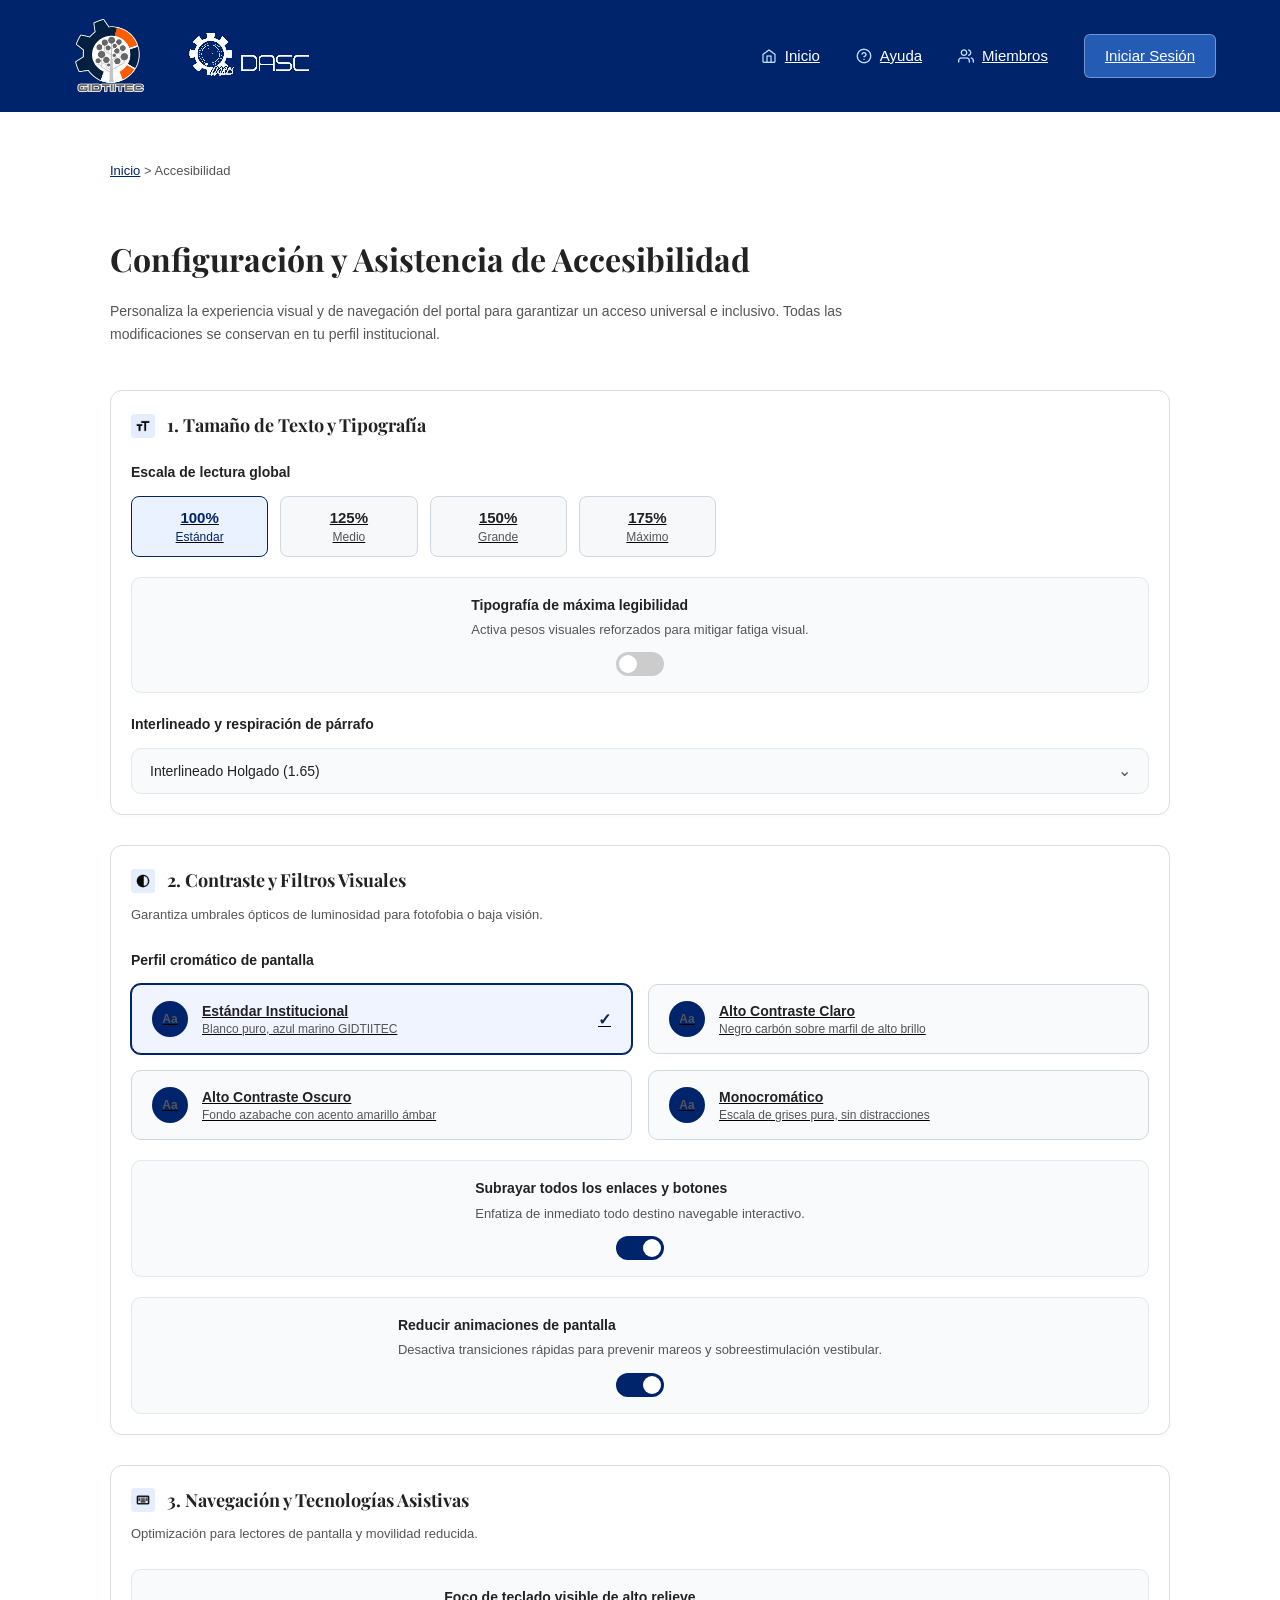
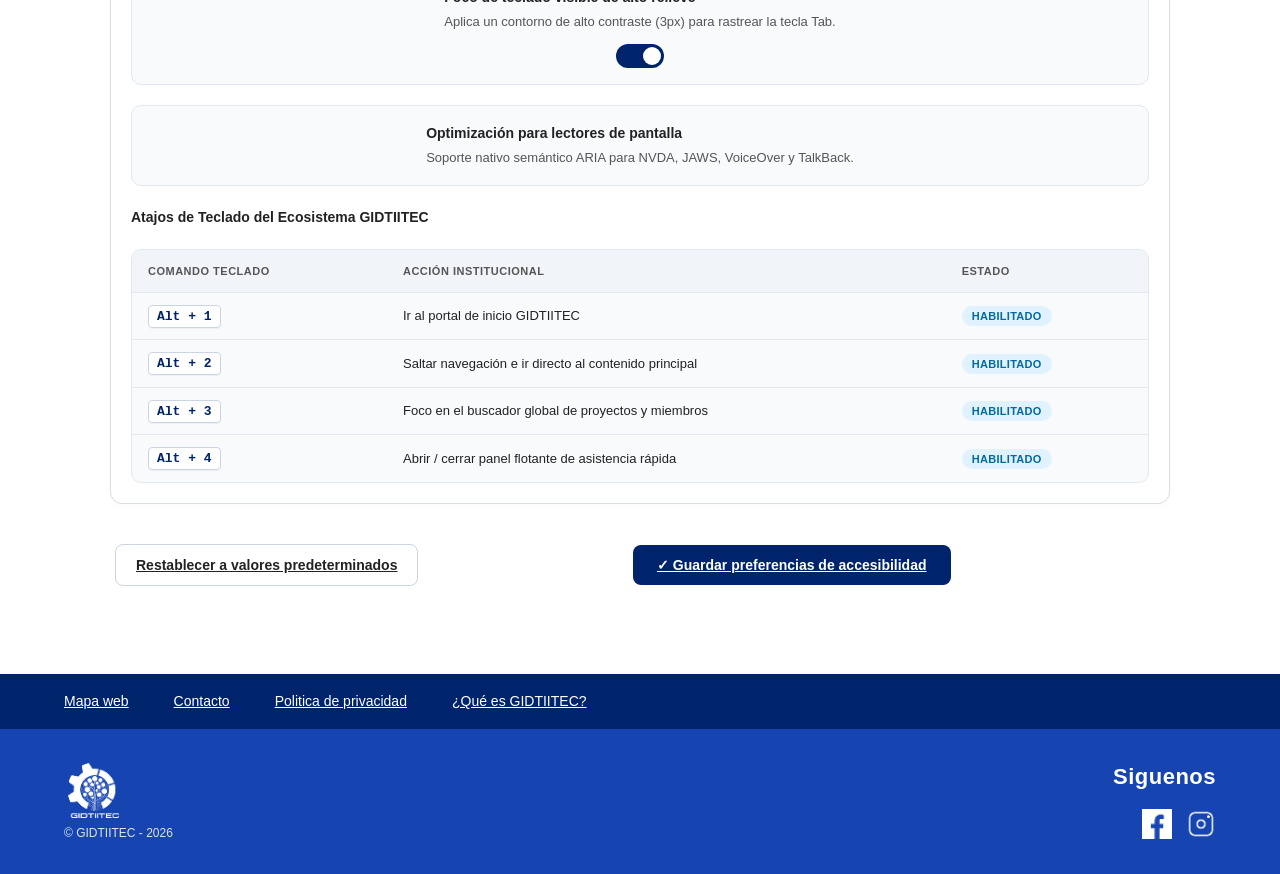
==== commit e5de724a: "feat: tipografía aplicada a titulos" ====
--- a/pages/accessibility/accesibilidad.html
+++ b/pages/accessibility/accesibilidad.html
@@ -3,6 +3,9 @@
 <head>
     <meta charset="UTF-8">
     <meta name="viewport" content="width=device-width, initial-scale=1.0">
+    <link rel="preconnect" href="https://fonts.googleapis.com">
+    <link rel="preconnect" href="https://fonts.gstatic.com" crossorigin>
+    <link href="https://fonts.googleapis.com/css2?family=Playfair+Display:wght@600;700&display=swap" rel="stylesheet">
     <title>Configuración y Asistencia de Accesibilidad - GIDTIITEC</title>
     <link rel="stylesheet" href="../../css/global.css">
     <link rel="stylesheet" href="../../css/components.css">
--- a/css/global.css
+++ b/css/global.css
@@ -18,9 +18,13 @@
     --color-surface: #F4F6F8;
     --color-text: #222222;
     --color-text-secondary: #555555;
+    --color-border: #d0d7de;
+    --color-status-success-bg: #E2F4E8;
+    --color-status-success-text: #137333;
 
     /* Tipografía */
     --font-main: Arial, sans-serif;
+    --font-display: "Playfair Display", Georgia, serif;
 
     /* Espaciado */
     --spacing-small: 8px;
@@ -34,6 +38,12 @@
 
 * {
     box-sizing: border-box;
+}
+
+h1,
+h2,
+h3 {
+    font-family: var(--font-display);
 }
 
 html {
--- a/css/accessibility.css
+++ b/css/accessibility.css
@@ -294,20 +294,48 @@
 html[data-modo-visual="contraste-oscuro"] .modal-accesibilidad,
 html[data-modo-visual="contraste-oscuro"] .modal-body,
 html[data-modo-visual="contraste-oscuro"] .btn-tamano,
-html[data-modo-visual="contraste-oscuro"] .modo-card,
-html[data-modo-visual="contraste-oscuro"] .enlace-mas-opciones {
+html[data-modo-visual="contraste-oscuro"] .modo-card {
     background-color: #171717;
     color: #ffffff;
     border-color: #777777;
 }
 
+/* El encabezado usa amarillo como fondo: todo su contenido debe ser negro. */
+html[data-modo-visual="contraste-oscuro"] .modal-header,
+html[data-modo-visual="contraste-oscuro"] .modal-header * {
+    color: #000000;
+}
+
+html[data-modo-visual="contraste-oscuro"] .modal-icono {
+    filter: brightness(0);
+}
+
 html[data-modo-visual="contraste-oscuro"] .modo-card.activo,
 html[data-modo-visual="contraste-oscuro"] .btn-tamano.activo,
 html[data-modo-visual="contraste-oscuro"] .btn-tamano:hover,
-html[data-modo-visual="contraste-oscuro"] .modo-card:hover,
-html[data-modo-visual="contraste-oscuro"] .enlace-mas-opciones:hover {
+html[data-modo-visual="contraste-oscuro"] .modo-card:hover {
     background-color: #252525;
     border-color: #ffd700;
+}
+
+html[data-modo-visual="contraste-oscuro"] .modo-card.activo .radio-circulo {
+    box-shadow: inset 0 0 0 2px #000000;
+}
+
+html[data-modo-visual="contraste-oscuro"] .enlace-mas-opciones {
+    background-color: var(--color-accent);
+    color: #000000;
+    border-color: var(--color-accent);
+}
+
+html[data-modo-visual="contraste-oscuro"] .enlace-mas-opciones strong,
+html[data-modo-visual="contraste-oscuro"] .enlace-mas-opciones span {
+    color: #000000;
+}
+
+html[data-modo-visual="contraste-oscuro"] .enlace-mas-opciones:hover {
+    background-color: #e6c200;
+    border-color: #e6c200;
 }
 
 html[data-modo-visual="contraste-oscuro"] .badge-predeterminado,
@@ -331,6 +359,11 @@
     --color-primary: #00246B;
     --color-secondary: #1644B1;
     --color-accent: #F0B429;
+    --color-border: #d0d7de;
+    --color-filtro-bg: #EAF2FF;
+    --color-filtro-text: #00246B;
+    --color-status-success-bg: #E2F4E8;
+    --color-status-success-text: #137333;
 }
 
 /* Alto contraste claro */
@@ -342,6 +375,11 @@
     --color-primary: #000000;
     --color-secondary: #000000;
     --color-accent: #0033CC;
+    --color-border: #000000;
+    --color-filtro-bg: #FFFFFF;
+    --color-filtro-text: #000000;
+    --color-status-success-bg: #FFFFFF;
+    --color-status-success-text: #000000;
 }
 
 /* Alto contraste oscuro */
@@ -351,8 +389,37 @@
     --color-text: #FFFFFF;
     --color-text-secondary: #EEEEEE;
     --color-primary: #FFD700;
-    --color-secondary: #FFFFFF;
+    --color-secondary: #000000;
     --color-accent: #FFD700;
+    --color-border: #777777;
+    --color-filtro-bg: #111111;
+    --color-filtro-text: #FFFFFF;
+    --color-status-success-bg: #FFD700;
+    --color-status-success-text: #000000;
+}
+
+html[data-modo-visual="contraste-oscuro"] .encabezado,
+html[data-modo-visual="contraste-oscuro"] .pie-pagina,
+html[data-modo-visual="contraste-oscuro"] .footer-barra-superior {
+    background-color: #000000;
+    color: #FFFFFF;
+}
+
+html[data-modo-visual="contraste-oscuro"] .navegacion-principal a,
+html[data-modo-visual="contraste-oscuro"] .navegacion-footer a {
+    color: #FFFFFF;
+}
+
+html[data-modo-visual="contraste-oscuro"] .navegacion-principal .btn-login {
+    background-color: var(--color-accent);
+    border-color: var(--color-accent);
+    color: #000000;
+}
+
+html[data-modo-visual="contraste-oscuro"] .navegacion-principal .btn-login:hover {
+    background-color: #e6c200;
+    border-color: #e6c200;
+    color: #000000;
 }
 
 /* Monocromático */
@@ -372,7 +439,10 @@
 html[data-tipografia-legible="true"] button,
 html[data-tipografia-legible="true"] input,
 html[data-tipografia-legible="true"] select,
-html[data-tipografia-legible="true"] textarea {
+html[data-tipografia-legible="true"] textarea,
+html[data-tipografia-legible="true"] h1,
+html[data-tipografia-legible="true"] h2,
+html[data-tipografia-legible="true"] h3 {
     font-family: Arial, Verdana, sans-serif;
 }
 
--- a/css/pages/accesibilidad.css
+++ b/css/pages/accesibilidad.css
@@ -29,7 +29,7 @@
 
 /* Cabecera de la sección */
 .encabezado-config h1 {
-    font-family: Georgia, "Times New Roman", serif;
+    font-family: var(--font-display);
     font-size: 2rem;
     color: var(--color-text);
     margin-bottom: 8px;
